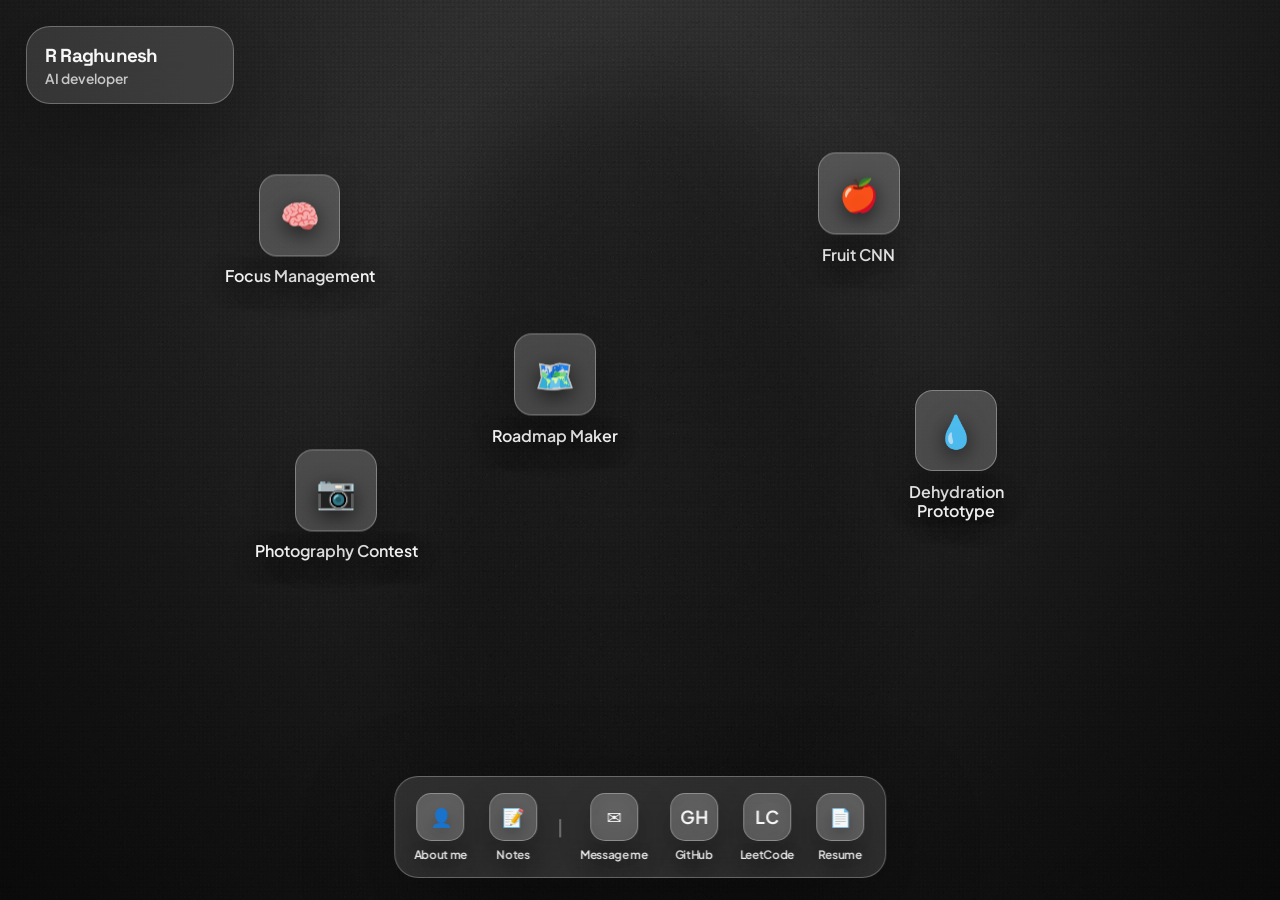
==== index.html @ da0d3958 "upgraded to mobile OS style" ====
<!doctype html>
<html lang="en">
<head>
  <meta charset="UTF-8" />
  <meta name="viewport" content="width=device-width, initial-scale=1.0" />
  <meta name="description" content="RS Raghu portfolio — glassmorphism project desktop." />
  <title>RS Raghu | Portfolio</title>

  <!-- Modern aesthetic font. Works online. Fallbacks are defined in CSS. -->
  <link rel="preconnect" href="https://fonts.googleapis.com">
  <link rel="preconnect" href="https://fonts.gstatic.com" crossorigin>
  <link href="https://fonts.googleapis.com/css2?family=Plus+Jakarta+Sans:wght@400;500;600;700;800&family=Space+Grotesk:wght@500;600;700&display=swap" rel="stylesheet">

  <link rel="stylesheet" href="CSS/style.css" />
  <script src="JS/app.js" defer></script>
</head>
<body>
  <main class="portfolio-shell" aria-label="RS Raghu portfolio">
    <div class="background" data-background aria-hidden="true"></div>
    <div class="grain" aria-hidden="true"></div>
    <div class="vignette" aria-hidden="true"></div>

    <aside class="identity-widget glass" aria-label="Portfolio identity">
      <strong>R Raghunesh</strong>
      <span>AI developer</span>
    </aside>

    <section class="project-space" aria-label="Projects" data-project-space></section>

    <nav class="bottom-dock glass" aria-label="Portfolio links">
      <button type="button" data-open-panel="about" data-dock-item="about">About me</button>
      <button type="button" data-open-panel="notes" data-dock-item="notes">Notes</button>
      <span class="dock-divider" aria-hidden="true">|</span>
      <a data-message-link data-dock-item="message" href="mailto:raghuneshram@gmail.com">Message me</a>
      <a data-github-link data-dock-item="github" href="https://github.com/rsraghu2528" target="_blank" rel="noreferrer">GitHub</a>
      <a data-leetcode-link data-dock-item="leetcode" href="#" target="_blank" rel="noreferrer">LeetCode</a>
      <a data-resume-link data-dock-item="resume" href="assets/resume/RS_Raghu_Resume.pdf" target="_blank" rel="noreferrer">Resume</a>
    </nav>

    <section class="panel-layer" aria-live="polite">
      <article class="glass panel" data-panel="project" aria-label="Project details">
        <button class="panel-close" type="button" data-close-panel aria-label="Close panel">×</button>
        <div class="panel-kicker" data-project-category></div>
        <div class="panel-heading-row">
          <div class="panel-project-icon" data-project-icon></div>
          <div>
            <h1 data-project-title></h1>
            <p data-project-subtitle></p>
          </div>
        </div>
        <p class="panel-description" data-project-description></p>
        <div class="tag-row" data-project-tags></div>
        <div class="panel-actions" data-project-actions></div>
      </article>

      <article class="glass panel text-panel" data-panel="about" aria-label="About me">
        <button class="panel-close" type="button" data-close-panel aria-label="Close panel">×</button>
        <p class="panel-kicker">About me</p>
        <h1>RS Raghu</h1>
        <p>I am a student developer focused on full-stack web development, machine learning, DSA, and practical product-building. I like building useful tools that improve focus, learning, and real-world decision-making.</p>
        <div class="info-grid">
          <span>Focus</span><strong>Web • ML • DSA • Product Projects</strong>
          <span>Email</span><strong><a href="mailto:raghuneshram@gmail.com">raghuneshram@gmail.com</a></strong>
          <span>Style</span><strong>Hands-on learning through projects</strong>
        </div>
      </article>

      <article class="glass panel text-panel" data-panel="notes" aria-label="Notes and experience">
        <button class="panel-close" type="button" data-close-panel aria-label="Close panel">×</button>
        <p class="panel-kicker">Notes / Experience / About</p>
        <h1>What I am building</h1>
        <div class="notes-list">
          <section>
            <h2>Focus Management System</h2>
            <p>A cross-device distraction blocking system concept with AI-based access reasoning.</p>
          </section>
          <section>
            <h2>Machine Learning Practice</h2>
            <p>Learning ML by building projects first, including image classification and preprocessing workflows.</p>
          </section>
          <section>
            <h2>Nature Club Leadership</h2>
            <p>Outreach Head and Photography Head, organizing weekly photography contests and community participation.</p>
          </section>
        </div>
      </article>
    </section>
  </main>
</body>
</html>
---- CSS/style.css ----
:root {
  --background-image: url('../assets/background.jpg');
  --text: rgba(255, 255, 255, 0.96);
  --text-soft: rgba(255, 255, 255, 0.72);
  --text-muted: rgba(255, 255, 255, 0.54);
  --glass-bg: rgba(255, 255, 255, 0.12);
  --glass-bg-strong: rgba(255, 255, 255, 0.18);
  --glass-border: rgba(255, 255, 255, 0.28);
  --shadow: 0 28px 90px rgba(0, 0, 0, 0.34);
  --radius-xl: 34px;
  --radius-lg: 24px;
  --radius-md: 18px;
  --font-main: 'Plus Jakarta Sans', Inter, ui-sans-serif, system-ui, -apple-system, BlinkMacSystemFont, 'Segoe UI', sans-serif;
  --font-display: 'Space Grotesk', 'Plus Jakarta Sans', Inter, sans-serif;
}

* {
  box-sizing: border-box;
}

html,
body {
  width: 100%;
  min-height: 100%;
  margin: 0;
}

body {
  overflow: hidden;
  color: var(--text);
  font-family: var(--font-main);
  background: #171717;
}

a,
button {
  color: inherit;
  font: inherit;
}

a {
  text-decoration: none;
}

button {
  border: 0;
  cursor: pointer;
}

:focus-visible {
  outline: 2px solid rgba(255, 255, 255, 0.82);
  outline-offset: 5px;
}

.portfolio-shell {
  position: relative;
  width: 100vw;
  height: 100vh;
  min-height: 640px;
  overflow: hidden;
  isolation: isolate;
}

.background {
  position: absolute;
  inset: 0;
  z-index: -4;
  background:
    linear-gradient(90deg, rgba(0, 0, 0, 0.34), rgba(0, 0, 0, 0.08) 48%, rgba(0, 0, 0, 0.36)),
    var(--background-image),
    radial-gradient(circle at 50% 28%, #777, #252525 68%);
  background-size: cover;
  background-position: center;
  filter: grayscale(1) contrast(1.04) brightness(0.78);
  transform: scale(1.02);
}

.grain {
  position: absolute;
  inset: 0;
  z-index: -3;
  pointer-events: none;
  opacity: 0.24;
  background-image:
    radial-gradient(circle at 20% 30%, rgba(255,255,255,0.35) 0 1px, transparent 1.4px),
    radial-gradient(circle at 70% 40%, rgba(0,0,0,0.35) 0 1px, transparent 1.5px);
  background-size: 4px 4px, 5px 5px;
  mix-blend-mode: overlay;
}

.vignette {
  position: absolute;
  inset: 0;
  z-index: -2;
  pointer-events: none;
  background:
    radial-gradient(circle at 50% 45%, transparent 0 38%, rgba(0,0,0,0.38) 100%),
    linear-gradient(to bottom, rgba(0,0,0,0.08), rgba(0,0,0,0.3));
}

.glass {
  border: 1px solid var(--glass-border);
  background: var(--glass-bg);
  box-shadow: var(--shadow);
  backdrop-filter: blur(22px) saturate(1.25);
  -webkit-backdrop-filter: blur(22px) saturate(1.25);
}

.identity-widget {
  position: absolute;
  top: 1.6rem;
  left: 1.6rem;
  z-index: 30;
  display: grid;
  gap: 0.18rem;
  min-width: 13rem;
  padding: 1rem 1.15rem;
  border-radius: 24px;
}

.identity-widget strong {
  font-family: var(--font-display);
  font-size: 1.18rem;
  font-weight: 700;
  letter-spacing: -0.04em;
}

.identity-widget span {
  color: var(--text-soft);
  font-size: 0.86rem;
  font-weight: 600;
}

.project-space {
  position: absolute;
  inset: 4rem 2rem 7rem;
  z-index: 5;
}

.project-app {
  position: absolute;
  left: var(--x);
  top: var(--y);
  display: grid;
  width: 11rem;
  justify-items: center;
  gap: 0.72rem;
  padding: 0.2rem;
  background: transparent;
  text-align: center;
  text-shadow: 0 6px 22px rgba(0, 0, 0, 0.68);
  transform: translate(-50%, -50%);
  transition: transform 180ms ease, filter 180ms ease;
  touch-action: none;
  user-select: none;
}

.project-app:hover,
.project-app:focus-visible {
  filter: brightness(1.08);
  transform: translate(-50%, -57%);
}

.project-app.is-dragging {
  cursor: grabbing;
  filter: brightness(1.12);
  transform: translate(-50%, -50%) scale(1.04);
  transition: none;
  z-index: 20;
}

.drag-hint {
  display: block;
  min-height: 0.86rem;
  margin-top: 0.22rem;
  color: rgba(255, 255, 255, 0.58);
  font-size: 0.68rem;
  font-weight: 650;
  opacity: 0;
  visibility: hidden;
  transform: translateY(-2px);
  transition: opacity 160ms ease, visibility 160ms ease, transform 160ms ease;
}

.project-app:hover .drag-hint,
.project-app:focus-visible .drag-hint,
.project-app.is-dragging .drag-hint {
  opacity: 1;
  visibility: visible;
  transform: translateY(0);
}

.project-icon {
  display: grid;
  width: 5.1rem;
  height: 5.1rem;
  place-items: center;
  overflow: hidden;
  border: 1px solid rgba(255, 255, 255, 0.3);
  border-radius: 18px;
  background: rgba(255,255,255,0.2);
  box-shadow: 0 20px 42px rgba(0, 0, 0, 0.28);
  backdrop-filter: blur(18px);
  -webkit-backdrop-filter: blur(18px);
  font-size: 2rem;
  font-weight: 700;
}

.project-icon img,
.panel-project-icon img {
  width: 100%;
  height: 100%;
  object-fit: cover;
}

.project-app strong {
  display: block;
  color: var(--text);
  font-size: 1rem;
  font-weight: 600;
  line-height: 1.18;
}

.bottom-dock {
  position: absolute;
  left: 50%;
  bottom: 1.35rem;
  z-index: 40;
  display: flex;
  align-items: center;
  gap: 0.35rem;
  max-width: calc(100vw - 2rem);
  padding: 0.6rem 0.72rem;
  border-radius: 24px;
}

.bottom-dock a,
.bottom-dock button {
  display: inline-grid;
  min-width: 4.15rem;
  min-height: 4.25rem;
  align-items: center;
  justify-items: center;
  gap: 0.35rem;
  padding: 0.38rem 0.45rem;
  border-radius: 18px;
  background: transparent;
  color: var(--text);
  font-size: 0.72rem;
  font-weight: 650;
  letter-spacing: -0.03em;
  white-space: nowrap;
  text-shadow: 0 5px 18px rgba(0,0,0,0.45);
  transition: background 160ms ease, transform 160ms ease, filter 160ms ease;
}

.dock-divider {
  display: inline-flex;
  min-height: 3.2rem;
  align-items: center;
  justify-content: center;
  padding-inline: 0.3rem;
  border-radius: 999px;
  background: transparent;
  color: rgba(255,255,255,0.38);
  font-size: 1.1rem;
  font-weight: 500;
}

.bottom-dock a:hover,
.bottom-dock button:hover,
.bottom-dock a:focus-visible,
.bottom-dock button:focus-visible {
  background: rgba(255,255,255,0.12);
  filter: brightness(1.08);
  transform: translateY(-5px);
}

.dock-icon {
  display: inline-grid;
  width: 3rem;
  height: 3rem;
  place-items: center;
  overflow: hidden;
  border: 1px solid rgba(255,255,255,0.3);
  border-radius: 15px;
  background: rgba(255,255,255,0.18);
  box-shadow: 0 14px 32px rgba(0, 0, 0, 0.26);
  backdrop-filter: blur(16px);
  -webkit-backdrop-filter: blur(16px);
  font-size: 1.12rem;
  line-height: 1;
}

.dock-icon img {
  width: 100%;
  height: 100%;
  object-fit: cover;
}


.panel-layer {
  position: absolute;
  inset: 0;
  z-index: 60;
  pointer-events: none;
}

.panel {
  position: absolute;
  left: 50%;
  top: 50%;
  display: none;
  width: min(42rem, calc(100vw - 2rem));
  max-height: calc(100vh - 8.5rem);
  overflow: auto;
  padding: 1.35rem;
  border-radius: var(--radius-xl);
  transform: translate(-50%, -50%);
  pointer-events: auto;
}

.panel.is-open {
  display: block;
  animation: panelIn 220ms ease both;
}

@keyframes panelIn {
  from {
    opacity: 0;
    transform: translate(-50%, -47%) scale(0.98);
  }
  to {
    opacity: 1;
    transform: translate(-50%, -50%) scale(1);
  }
}

.panel-close {
  position: sticky;
  top: 0;
  float: right;
  display: grid;
  width: 2.2rem;
  height: 2.2rem;
  place-items: center;
  border-radius: 50%;
  background: rgba(255, 255, 255, 0.16);
  color: var(--text);
  font-size: 1.45rem;
  line-height: 1;
}

.panel-kicker {
  margin: 0 0 0.8rem;
  color: var(--text-muted);
  font-size: 0.82rem;
  font-weight: 700;
  letter-spacing: 0.14em;
  text-transform: uppercase;
}

.panel-heading-row {
  display: grid;
  grid-template-columns: auto 1fr;
  gap: 1rem;
  align-items: center;
  margin-bottom: 1rem;
}

.panel-project-icon {
  display: grid;
  width: 4.5rem;
  height: 4.5rem;
  place-items: center;
  overflow: hidden;
  border-radius: 18px;
  background: rgba(255,255,255,0.18);
  font-size: 2rem;
}

.panel h1 {
  margin: 0;
  font-family: var(--font-display);
  font-size: clamp(2rem, 5vw, 3.55rem);
  line-height: 0.95;
  letter-spacing: -0.07em;
}

.panel h2 {
  margin: 0 0 0.35rem;
  font-size: 1.1rem;
}

.panel p {
  color: var(--text-soft);
  line-height: 1.65;
}

.panel-description {
  margin-top: 1.3rem;
  font-size: 1.03rem;
}

.tag-row,
.panel-actions {
  display: flex;
  flex-wrap: wrap;
  gap: 0.6rem;
  margin-top: 1rem;
}

.tag-row span,
.panel-actions a {
  border: 1px solid rgba(255,255,255,0.22);
  border-radius: 999px;
  background: rgba(255,255,255,0.1);
  padding: 0.62rem 0.82rem;
  color: var(--text);
  font-size: 0.88rem;
  font-weight: 600;
}

.panel-actions a:hover {
  background: rgba(255,255,255,0.18);
}

.info-grid {
  display: grid;
  grid-template-columns: 5rem 1fr;
  gap: 0.8rem 1rem;
  margin-top: 1.2rem;
  padding-top: 1.2rem;
  border-top: 1px solid rgba(255,255,255,0.18);
}

.info-grid span {
  color: var(--text-muted);
  font-weight: 600;
}

.info-grid strong {
  color: var(--text);
  font-weight: 600;
}

.notes-list {
  display: grid;
  gap: 0.85rem;
  margin-top: 1rem;
}

.notes-list section {
  border: 1px solid rgba(255,255,255,0.18);
  border-radius: var(--radius-lg);
  background: rgba(255,255,255,0.08);
  padding: 1rem;
}

.notes-list p {
  margin-bottom: 0;
}

@media (max-width: 860px) {
  body {
    overflow: auto;
  }

  .portfolio-shell {
    min-height: 100svh;
    height: auto;
    overflow: hidden;
  }

  .identity-widget {
    top: 1rem;
    left: 1rem;
    min-width: 11rem;
    padding: 0.82rem 0.95rem;
    border-radius: 20px;
  }

  .project-space {
    position: relative;
    inset: auto;
    display: grid;
    grid-template-columns: repeat(2, minmax(0, 1fr));
    gap: 1.2rem 0.4rem;
    min-height: calc(100svh - 7rem);
    padding: 7rem 1rem 7rem;
  }

  .project-app {
    position: static;
    width: auto;
    transform: none;
  }

  .project-app:hover,
  .project-app:focus-visible {
    transform: translateY(-4px);
  }

  .bottom-dock {
    position: fixed;
    right: 0.75rem;
    left: 0.75rem;
    bottom: 0.75rem;
    justify-content: center;
    flex-wrap: wrap;
    transform: none;
  }

  .bottom-dock a,
  .bottom-dock button {
    min-width: 3.45rem;
    min-height: 3.75rem;
    padding: 0.25rem 0.32rem;
    font-size: 0.66rem;
  }

  .dock-divider {
    min-height: 2.8rem;
    padding-inline: 0.12rem;
  }

  .dock-icon {
    width: 2.45rem;
    height: 2.45rem;
    border-radius: 13px;
    font-size: 0.98rem;
  }

  .panel {
    position: fixed;
    max-height: calc(100svh - 7rem);
    padding: 1.1rem;
  }
}

@media (min-width: 861px) {
  .bottom-dock {
    transform: translateX(-50%);
  }
}

@media (max-width: 460px) {
  .project-space {
    grid-template-columns: 1fr;
  }

  .project-icon {
    width: 4.6rem;
    height: 4.6rem;
  }

  .panel-heading-row,
  .info-grid {
    grid-template-columns: 1fr;
  }
}

@media (prefers-reduced-motion: reduce) {
  *, *::before, *::after {
    animation-duration: 0.01ms !important;
    animation-iteration-count: 1 !important;
    scroll-behavior: auto !important;
    transition-duration: 0.01ms !important;
  }
}
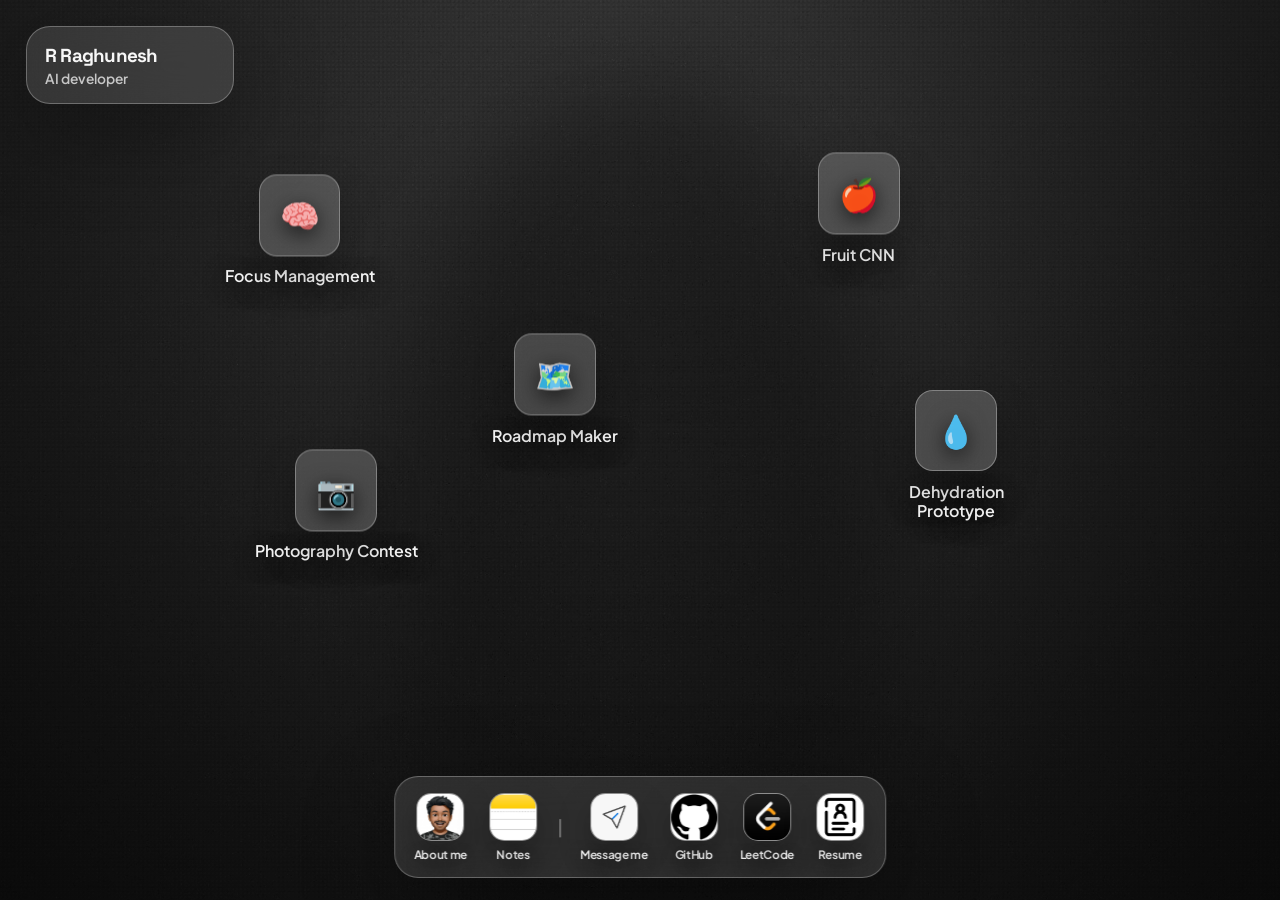
==== commit fad670c2: "icons to image" ====
--- a/index.html
+++ b/index.html
@@ -15,7 +15,7 @@
   <script src="JS/app.js" defer></script>
 </head>
 <body>
-  <main class="portfolio-shell" aria-label="RS Raghu portfolio">
+  <main class="portfolio-shell" aria-label="R Raghunesh">
     <div class="background" data-background aria-hidden="true"></div>
     <div class="grain" aria-hidden="true"></div>
     <div class="vignette" aria-hidden="true"></div>
@@ -56,7 +56,7 @@
       <article class="glass panel text-panel" data-panel="about" aria-label="About me">
         <button class="panel-close" type="button" data-close-panel aria-label="Close panel">×</button>
         <p class="panel-kicker">About me</p>
-        <h1>RS Raghu</h1>
+        <h1>R Raghunesh</h1>
         <p>I am a student developer focused on full-stack web development, machine learning, DSA, and practical product-building. I like building useful tools that improve focus, learning, and real-world decision-making.</p>
         <div class="info-grid">
           <span>Focus</span><strong>Web • ML • DSA • Product Projects</strong>
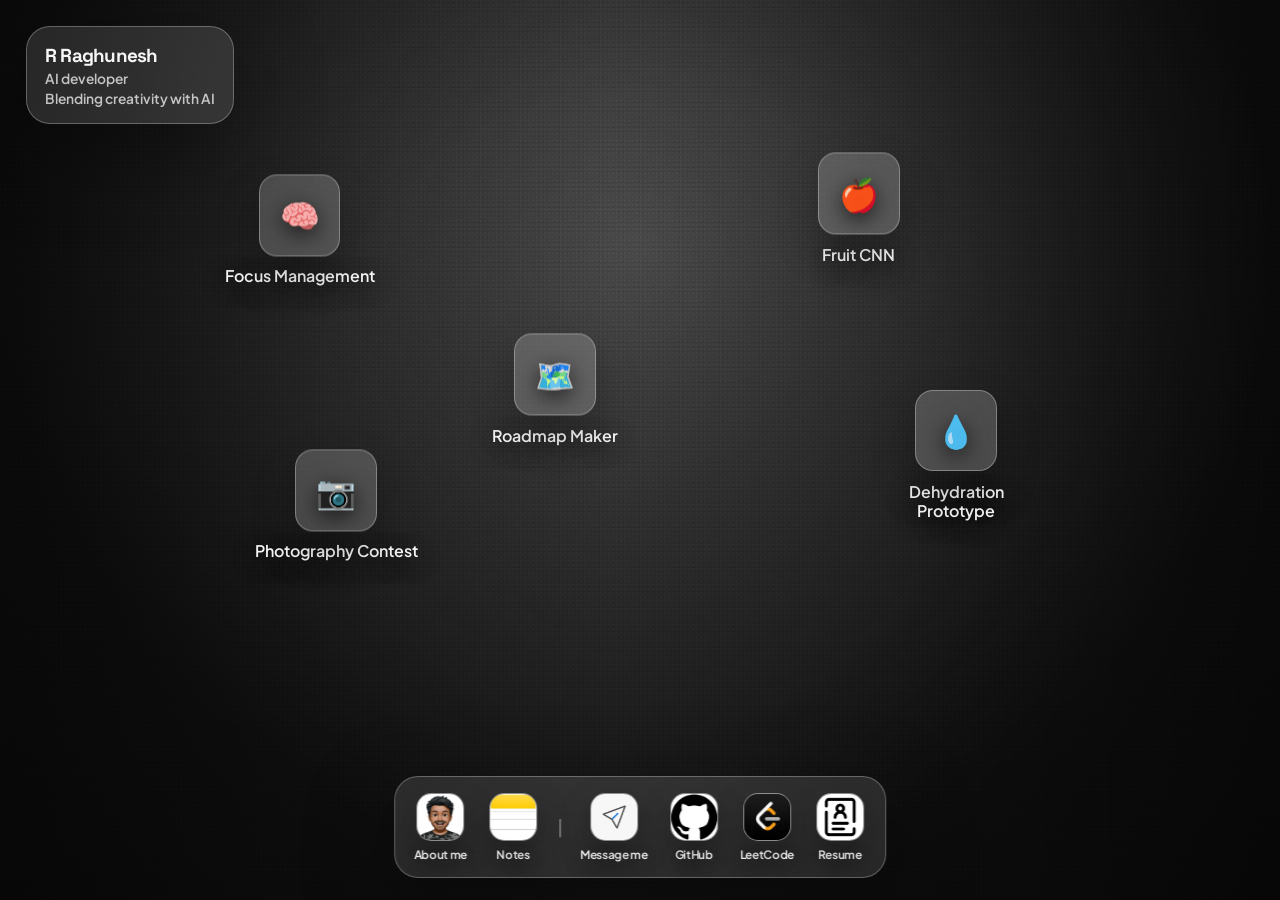
==== commit 1111159e: "GITHUB link" ====
--- a/index.html
+++ b/index.html
@@ -3,88 +3,160 @@
 <head>
   <meta charset="UTF-8" />
   <meta name="viewport" content="width=device-width, initial-scale=1.0" />
-  <meta name="description" content="RS Raghu portfolio — glassmorphism project desktop." />
-  <title>RS Raghu | Portfolio</title>
+  <meta name="description" content="R Raghunesh portfolio." />
+  <title>R Raghunesh | AI Developer Portfolio</title>
 
-  <!-- Modern aesthetic font. Works online. Fallbacks are defined in CSS. -->
+  <!-- Modern aesthetic fonts. Works online. Fallbacks are defined in CSS. -->
   <link rel="preconnect" href="https://fonts.googleapis.com">
   <link rel="preconnect" href="https://fonts.gstatic.com" crossorigin>
-  <link href="https://fonts.googleapis.com/css2?family=Plus+Jakarta+Sans:wght@400;500;600;700;800&family=Space+Grotesk:wght@500;600;700&display=swap" rel="stylesheet">
+  <link
+    href="https://fonts.googleapis.com/css2?family=Plus+Jakarta+Sans:wght@400;500;600;700;800&family=Space+Grotesk:wght@500;600;700&display=swap"
+    rel="stylesheet"
+  >
 
   <link rel="stylesheet" href="CSS/style.css" />
   <script src="JS/app.js" defer></script>
 </head>
+
 <body>
-  <main class="portfolio-shell" aria-label="R Raghunesh">
+  <main class="portfolio-shell" aria-label="R Raghunesh portfolio">
+    <!-- Change background from JS/app.js using portfolioConfig.backgroundImage -->
     <div class="background" data-background aria-hidden="true"></div>
     <div class="grain" aria-hidden="true"></div>
     <div class="vignette" aria-hidden="true"></div>
 
+    <!-- Top-left identity widget -->
     <aside class="identity-widget glass" aria-label="Portfolio identity">
       <strong>R Raghunesh</strong>
       <span>AI developer</span>
+      <span>Blending creativity  with AI</span>
     </aside>
 
+    <!-- Project apps are rendered from JS/app.js -->
     <section class="project-space" aria-label="Projects" data-project-space></section>
 
+    <!-- Bottom dock / bottom stack -->
     <nav class="bottom-dock glass" aria-label="Portfolio links">
-      <button type="button" data-open-panel="about" data-dock-item="about">About me</button>
-      <button type="button" data-open-panel="notes" data-dock-item="notes">Notes</button>
+      <button type="button" data-open-panel="about" data-dock-item="about">
+        About me
+      </button>
+
+      <button type="button" data-open-panel="notes" data-dock-item="notes">
+        Notes
+      </button>
+
       <span class="dock-divider" aria-hidden="true">|</span>
-      <a data-message-link data-dock-item="message" href="mailto:raghuneshram@gmail.com">Message me</a>
-      <a data-github-link data-dock-item="github" href="https://github.com/rsraghu2528" target="_blank" rel="noreferrer">GitHub</a>
-      <a data-leetcode-link data-dock-item="leetcode" href="#" target="_blank" rel="noreferrer">LeetCode</a>
-      <a data-resume-link data-dock-item="resume" href="assets/resume/RS_Raghu_Resume.pdf" target="_blank" rel="noreferrer">Resume</a>
+
+      <a data-message-link data-dock-item="message" href="mailto:raghuneshram@gmail.com">
+        Message me
+      </a>
+
+      <a data-github-link data-dock-item="github" href="https://github.com/rsraghu2528" target="_blank" rel="noreferrer">
+        GitHub
+      </a>
+
+      <a data-leetcode-link data-dock-item="leetcode" href="#" target="_blank" rel="noreferrer">
+        LeetCode
+      </a>
+
+      <a data-resume-link data-dock-item="resume" href="assets/resume/RS_Raghu_Resume.pdf" target="_blank" rel="noreferrer">
+        Resume
+      </a>
     </nav>
 
+    <!-- Panels -->
     <section class="panel-layer" aria-live="polite">
+      <!-- Project detail panel. Content is filled by JS/app.js -->
       <article class="glass panel" data-panel="project" aria-label="Project details">
-        <button class="panel-close" type="button" data-close-panel aria-label="Close panel">×</button>
-        <div class="panel-kicker" data-project-category></div>
+        <button class="panel-close" type="button" data-close-panel aria-label="Close panel">
+          ×
+        </button>
+
+        <p class="panel-kicker" data-project-category></p>
+
         <div class="panel-heading-row">
           <div class="panel-project-icon" data-project-icon></div>
+
           <div>
             <h1 data-project-title></h1>
             <p data-project-subtitle></p>
           </div>
         </div>
+
         <p class="panel-description" data-project-description></p>
+
         <div class="tag-row" data-project-tags></div>
+
+        <!-- GitHub, case study, demo, notes links are rendered here from JS/app.js -->
         <div class="panel-actions" data-project-actions></div>
       </article>
 
+      <!-- About panel -->
       <article class="glass panel text-panel" data-panel="about" aria-label="About me">
-        <button class="panel-close" type="button" data-close-panel aria-label="Close panel">×</button>
+        <button class="panel-close" type="button" data-close-panel aria-label="Close panel">
+          ×
+        </button>
+
         <p class="panel-kicker">About me</p>
+
         <h1>R Raghunesh</h1>
-        <p>I am a student developer focused on full-stack web development, machine learning, DSA, and practical product-building. I like building useful tools that improve focus, learning, and real-world decision-making.</p>
+
+        <p>
+          I am a student developer focused on full-stack web development, machine learning,
+          DSA, and practical product-building. I like building useful tools that improve
+          focus, learning, and real-world decision-making.
+        </p>
+
         <div class="info-grid">
-          <span>Focus</span><strong>Web • ML • DSA • Product Projects</strong>
-          <span>Email</span><strong><a href="mailto:raghuneshram@gmail.com">raghuneshram@gmail.com</a></strong>
-          <span>Style</span><strong>Hands-on learning through projects</strong>
+          <span>Focus</span>
+          <strong>Web • ML • DSA • Product Projects</strong>
+
+          <span>Email</span>
+          <strong>
+            <a href="mailto:raghuneshram@gmail.com">raghuneshram@gmail.com</a>
+          </strong>
+
+          <span>Style</span>
+          <strong>Hands-on learning through projects</strong>
         </div>
       </article>
 
+      <!-- Notes / experience panel -->
       <article class="glass panel text-panel" data-panel="notes" aria-label="Notes and experience">
-        <button class="panel-close" type="button" data-close-panel aria-label="Close panel">×</button>
+        <button class="panel-close" type="button" data-close-panel aria-label="Close panel">
+          ×
+        </button>
+
         <p class="panel-kicker">Notes / Experience / About</p>
+
         <h1>What I am building</h1>
+
         <div class="notes-list">
           <section>
             <h2>Focus Management System</h2>
-            <p>A cross-device distraction blocking system concept with AI-based access reasoning.</p>
+            <p>
+              A cross-device distraction blocking system concept with AI-based access reasoning.
+            </p>
           </section>
+
           <section>
             <h2>Machine Learning Practice</h2>
-            <p>Learning ML by building projects first, including image classification and preprocessing workflows.</p>
+            <p>
+              Learning ML by building projects first, including image classification and
+              preprocessing workflows.
+            </p>
           </section>
+
           <section>
             <h2>Nature Club Leadership</h2>
-            <p>Outreach Head and Photography Head, organizing weekly photography contests and community participation.</p>
+            <p>
+              Outreach Head and Photography Head, organizing weekly photography contests and
+              community participation.
+            </p>
           </section>
         </div>
       </article>
     </section>
   </main>
 </body>
-</html>
+</html>
--- a/CSS/style.css
+++ b/CSS/style.css
@@ -298,7 +298,6 @@
   object-fit: cover;
 }
 
-
 .panel-layer {
   position: absolute;
   inset: 0;
@@ -340,15 +339,23 @@
   position: sticky;
   top: 0;
   float: right;
-  display: grid;
+  display: inline-flex;
   width: 2.2rem;
   height: 2.2rem;
-  place-items: center;
+  align-items: center;
+  justify-content: center;
+  padding: 0;
   border-radius: 50%;
   background: rgba(255, 255, 255, 0.16);
   color: var(--text);
-  font-size: 1.45rem;
+  font-size: 1.35rem;
+  font-weight: 500;
   line-height: 1;
+}
+
+.panel-close:hover,
+.panel-close:focus-visible {
+  background: rgba(255, 255, 255, 0.24);
 }
 
 .panel-kicker {
@@ -568,3 +575,43 @@
     transition-duration: 0.01ms !important;
   }
 }
+
+[data-project-subtitle] {
+  display: flex;
+  flex-wrap: wrap;
+  align-items: center;
+  gap: 0.55rem;
+  margin: 0.35rem 0 0;
+}
+
+.project-subtitle-link {
+  display: inline-flex;
+  align-items: center;
+  border: 1px solid rgba(96, 165, 250, 0.5);
+  border-radius: 999px;
+  background: rgba(59, 130, 246, 0.16);
+  box-shadow:
+    0 0 18px rgba(59, 130, 246, 0.22),
+    inset 0 1px 0 rgba(255, 255, 255, 0.18);
+  padding: 0.32rem 0.62rem;
+  color: #93c5fd;
+  font-size: 0.78rem;
+  font-weight: 800;
+  line-height: 1;
+  letter-spacing: -0.02em;
+}
+
+.project-subtitle-link:hover,
+.project-subtitle-link:focus-visible {
+  border-color: rgba(147, 197, 253, 0.8);
+  background: rgba(59, 130, 246, 0.26);
+  color: #dbeafe;
+  box-shadow:
+    0 0 24px rgba(59, 130, 246, 0.38),
+    inset 0 1px 0 rgba(255, 255, 255, 0.22);
+}
+
+.project-subtitle-link:hover,
+.project-subtitle-link:focus-visible {
+  background: rgba(255,255,255,0.2);
+}
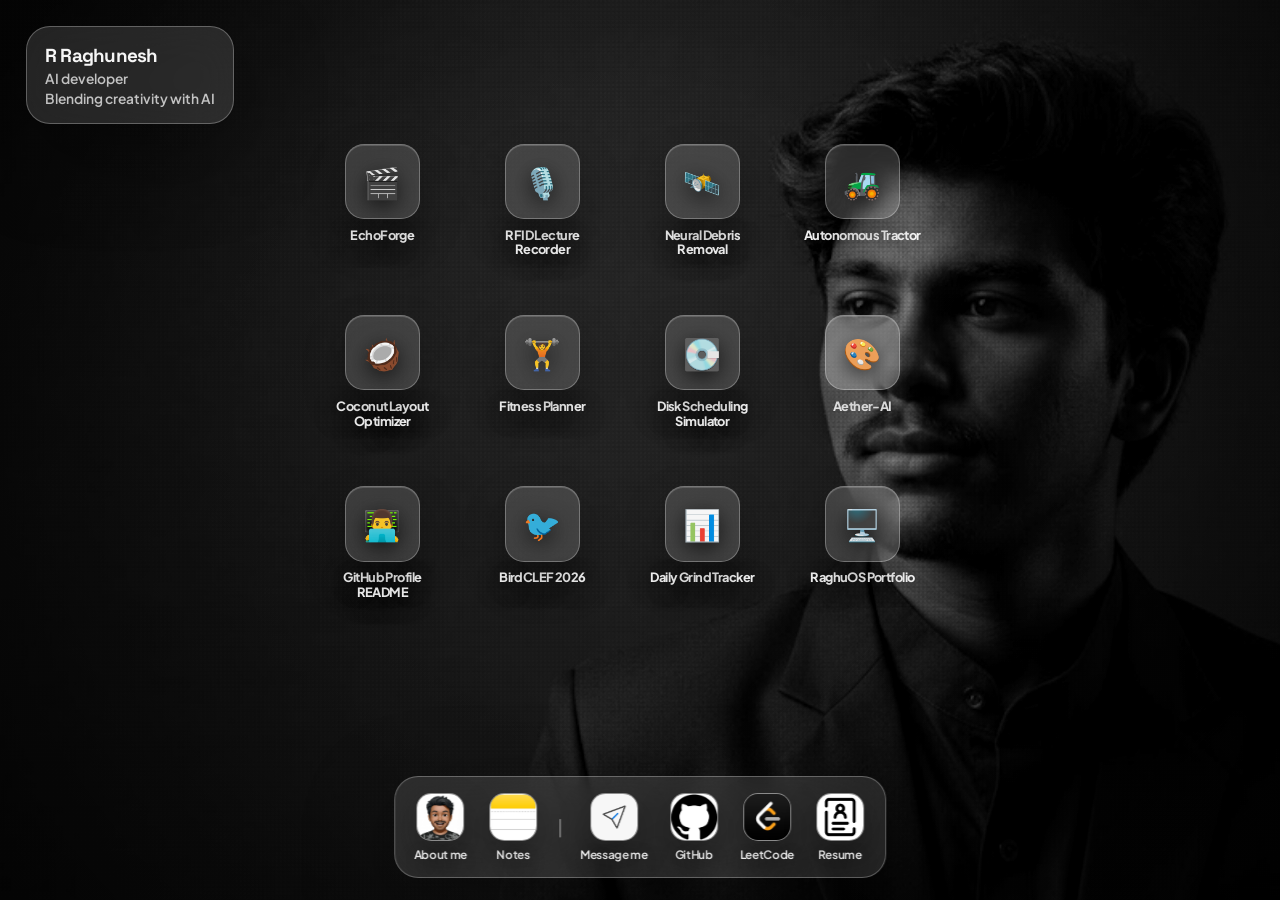
==== commit 63f9bbe3: "added resume and changes structure" ====
--- a/index.html
+++ b/index.html
@@ -92,70 +92,156 @@
       </article>
 
       <!-- About panel -->
-      <article class="glass panel text-panel" data-panel="about" aria-label="About me">
-        <button class="panel-close" type="button" data-close-panel aria-label="Close panel">
-          ×
-        </button>
-
-        <p class="panel-kicker">About me</p>
-
-        <h1>R Raghunesh</h1>
-
-        <p>
-          I am a student developer focused on full-stack web development, machine learning,
-          DSA, and practical product-building. I like building useful tools that improve
-          focus, learning, and real-world decision-making.
-        </p>
-
-        <div class="info-grid">
-          <span>Focus</span>
-          <strong>Web • ML • DSA • Product Projects</strong>
-
-          <span>Email</span>
+      <article class="glass panel about-panel" data-panel="about" aria-label="About me">
+  <button class="panel-close" type="button" data-close-panel aria-label="Close panel">
+    ×
+  </button>
+
+  <div class="about-card">
+    <div class="about-top">
+      <img
+        class="about-photo"
+        src="assets/profile.jpeg"
+        alt="R Raghunesh profile photo"
+      />
+
+      <div class="about-details">
+        <div class="about-row">
+          <span>NAME</span>
+          <strong>R Raghunesh</strong>
+        </div>
+
+        <div class="about-row">
+          <span>POSITION</span>
+          <strong>AI Developer</strong>
+        </div>
+
+        <div class="about-row">
+          <span>MAIL</span>
           <strong>
             <a href="mailto:raghuneshram@gmail.com">raghuneshram@gmail.com</a>
           </strong>
-
-          <span>Style</span>
-          <strong>Hands-on learning through projects</strong>
-        </div>
+        </div>
+      </div>
+    </div>
+
+    <div class="about-bio">
+      <p>
+        I'm R Raghunesh, an AI developer and student builder focused on creating
+        practical projects across artificial intelligence, automation, full-stack
+        development, and product-focused tools.
+      </p>
+
+      <p>
+        I build systems that combine creativity with AI — from automation pipelines
+        and machine learning simulations to productivity dashboards, IoT recording
+        systems, and interactive web experiences.
+      </p>
+
+      <p>
+        My current focus is strengthening my skills in machine learning, full-stack
+        engineering, DSA, and building portfolio-level projects that solve real-world
+        problems.
+      </p>
+    </div>
+  </div>
+</article>
+
+      <!-- Notes / experience panel -->
+      <article class="glass panel notes-panel" data-panel="notes" aria-label="Notes and experience">
+  <button class="panel-close" type="button" data-close-panel aria-label="Close panel">
+    ×
+  </button>
+
+  <div class="notes-layout">
+    <aside class="notes-sidebar" aria-label="Notes navigation">
+      <button class="notes-tab is-active" type="button" data-note-tab="experience">
+        <strong>Experience</strong>
+        <span>Leadership, projects, and technical work</span>
+      </button>
+
+      <button class="notes-tab" type="button" data-note-tab="about">
+        <strong>About</strong>
+        <span>Who I am and what I’m building</span>
+      </button>
+    </aside>
+
+    <section class="notes-content">
+      <article class="note-page is-active" data-note-page="experience">
+        <h1>Experience</h1>
+
+        <p>
+          AI Developer and student builder focused on creating practical systems
+          across artificial intelligence, automation, full-stack development, IoT,
+          and productivity tools.
+        </p>
+
+        <h2>AI Automation and Media Engineering</h2>
+        <ul>
+          <li>Built EchoForge, an AI lyric-video automation pipeline controlled through Telegram.</li>
+          <li>Worked with audio processing, lyric alignment, preview approval, and YouTube publishing flows.</li>
+          <li>Used tools such as Python, Whisper, Demucs, ffmpeg, Remotion, React, and Node.js.</li>
+        </ul>
+
+        <h2>Robotics and Simulation</h2>
+        <ul>
+          <li>Developed an autonomous tractor simulation for agricultural path navigation.</li>
+          <li>Explored Ackermann steering, Pure Pursuit control, imitation learning, and SAC reinforcement learning.</li>
+          <li>Built live simulation and visualization workflows using Python, Pygame, PyTorch, and Gymnasium.</li>
+        </ul>
+
+        <h2>Full-Stack and Productivity Tools</h2>
+        <ul>
+          <li>Built Daily Grind Tracker, a personal productivity dashboard for study, fitness, hydration, sleep, and focus tracking.</li>
+          <li>Created a full-stack fitness planner with authentication, workout logs, meal logs, goals, and PostgreSQL-backed tracking.</li>
+          <li>Designed RaghuOS Portfolio, an interactive glassmorphism portfolio with project apps, dock shortcuts, and detail panels.</li>
+        </ul>
+
+        <h2>IoT and AI Systems</h2>
+        <ul>
+          <li>Built an RFID Lecture Recorder system using ESP32, Flask, Whisper, and Gemini.</li>
+          <li>Created a workflow where authorized RFID cards start and stop lecture recording.</li>
+          <li>Integrated transcription and AI summarization for recorded sessions.</li>
+        </ul>
+
+        <h2>Leadership and Community</h2>
+        <ul>
+          <li>Served as Outreach Head and Photography Head for the nature club.</li>
+          <li>Organized weekly photography contests with themes, submissions, rules, shoutouts, and winner tracking.</li>
+          <li>Built communication, coordination, and community engagement experience through club responsibilities.</li>
+        </ul>
       </article>
 
-      <!-- Notes / experience panel -->
-      <article class="glass panel text-panel" data-panel="notes" aria-label="Notes and experience">
-        <button class="panel-close" type="button" data-close-panel aria-label="Close panel">
-          ×
-        </button>
-
-        <p class="panel-kicker">Notes / Experience / About</p>
-
-        <h1>What I am building</h1>
-
-        <div class="notes-list">
-          <section>
-            <h2>Focus Management System</h2>
-            <p>
-              A cross-device distraction blocking system concept with AI-based access reasoning.
-            </p>
-          </section>
-
-          <section>
-            <h2>Machine Learning Practice</h2>
-            <p>
-              Learning ML by building projects first, including image classification and
-              preprocessing workflows.
-            </p>
-          </section>
-
-          <section>
-            <h2>Nature Club Leadership</h2>
-            <p>
-              Outreach Head and Photography Head, organizing weekly photography contests and
-              community participation.
-            </p>
-          </section>
-        </div>
+      <article class="note-page" data-note-page="about">
+        <h1>About</h1>
+
+        <p>
+          I’m R Raghunesh, an AI developer and student builder focused on creating
+          useful projects that combine artificial intelligence, automation, web
+          development, and product thinking.
+        </p>
+
+        <p>
+          I like building systems that solve practical problems. My projects include
+          AI automation pipelines, machine learning simulations, productivity dashboards,
+          IoT recording systems, full-stack platforms, and interactive portfolio experiences.
+        </p>
+
+        <p>
+          My current focus is improving in machine learning, full-stack development,
+          DSA, and real-world project building. I prefer learning by building first,
+          then strengthening the theory behind what I build.
+        </p>
+
+        <p>
+          I am especially interested in AI tools, developer productivity, automation,
+          computer vision, web applications, and products that help people focus,
+          learn, and work better.
+        </p>
       </article>
+    </section>
+  </div>
+</article>
     </section>
   </main>
 </body>
--- a/CSS/style.css
+++ b/CSS/style.css
@@ -71,6 +71,7 @@
     radial-gradient(circle at 50% 28%, #777, #252525 68%);
   background-size: cover;
   background-position: center;
+  background-repeat: no-repeat;
   filter: grayscale(1) contrast(1.04) brightness(0.78);
   transform: scale(1.02);
 }
@@ -131,25 +132,34 @@
   font-weight: 600;
 }
 
+/* Desktop project grid */
 .project-space {
   position: absolute;
-  inset: 4rem 2rem 7rem;
+  top: 9rem;
+  left: 20rem;
   z-index: 5;
+  display: grid;
+  grid-template-columns: repeat(4, 7.8rem);
+  grid-auto-rows: 8.8rem;
+  gap: 1.9rem 2.2rem;
+  width: max-content;
+  height: auto;
+  align-items: start;
+  justify-items: center;
 }
 
 .project-app {
-  position: absolute;
-  left: var(--x);
-  top: var(--y);
-  display: grid;
-  width: 11rem;
+  position: static;
+  display: grid;
+  width: 7.8rem;
   justify-items: center;
-  gap: 0.72rem;
-  padding: 0.2rem;
+  align-content: start;
+  gap: 0.55rem;
+  padding: 0;
   background: transparent;
   text-align: center;
   text-shadow: 0 6px 22px rgba(0, 0, 0, 0.68);
-  transform: translate(-50%, -50%);
+  transform: none;
   transition: transform 180ms ease, filter 180ms ease;
   touch-action: none;
   user-select: none;
@@ -158,13 +168,13 @@
 .project-app:hover,
 .project-app:focus-visible {
   filter: brightness(1.08);
-  transform: translate(-50%, -57%);
+  transform: translateY(-5px);
 }
 
 .project-app.is-dragging {
   cursor: grabbing;
   filter: brightness(1.12);
-  transform: translate(-50%, -50%) scale(1.04);
+  transform: scale(1.04);
   transition: none;
   z-index: 20;
 }
@@ -192,17 +202,19 @@
 
 .project-icon {
   display: grid;
-  width: 5.1rem;
-  height: 5.1rem;
+  width: 4.7rem;
+  height: 4.7rem;
   place-items: center;
   overflow: hidden;
-  border: 1px solid rgba(255, 255, 255, 0.3);
-  border-radius: 18px;
-  background: rgba(255,255,255,0.2);
-  box-shadow: 0 20px 42px rgba(0, 0, 0, 0.28);
+  border: 1px solid rgba(255, 255, 255, 0.28);
+  border-radius: 19px;
+  background: rgba(255,255,255,0.16);
+  box-shadow:
+    0 20px 42px rgba(0, 0, 0, 0.28),
+    inset 0 1px 0 rgba(255,255,255,0.16);
   backdrop-filter: blur(18px);
   -webkit-backdrop-filter: blur(18px);
-  font-size: 2rem;
+  font-size: 1.9rem;
   font-weight: 700;
 }
 
@@ -215,12 +227,18 @@
 
 .project-app strong {
   display: block;
+  width: 7.8rem;
+  min-height: 2.1rem;
   color: var(--text);
-  font-size: 1rem;
-  font-weight: 600;
-  line-height: 1.18;
-}
-
+  font-size: 0.8rem;
+  font-weight: 750;
+  line-height: 1.12;
+  letter-spacing: -0.045em;
+  text-align: center;
+  overflow-wrap: break-word;
+}
+
+/* Bottom dock */
 .bottom-dock {
   position: absolute;
   left: 50%;
@@ -254,6 +272,15 @@
   transition: background 160ms ease, transform 160ms ease, filter 160ms ease;
 }
 
+.bottom-dock a:hover,
+.bottom-dock button:hover,
+.bottom-dock a:focus-visible,
+.bottom-dock button:focus-visible {
+  background: rgba(255,255,255,0.12);
+  filter: brightness(1.08);
+  transform: translateY(-5px);
+}
+
 .dock-divider {
   display: inline-flex;
   min-height: 3.2rem;
@@ -265,15 +292,6 @@
   color: rgba(255,255,255,0.38);
   font-size: 1.1rem;
   font-weight: 500;
-}
-
-.bottom-dock a:hover,
-.bottom-dock button:hover,
-.bottom-dock a:focus-visible,
-.bottom-dock button:focus-visible {
-  background: rgba(255,255,255,0.12);
-  filter: brightness(1.08);
-  transform: translateY(-5px);
 }
 
 .dock-icon {
@@ -298,6 +316,7 @@
   object-fit: cover;
 }
 
+/* Panels */
 .panel-layer {
   position: absolute;
   inset: 0;
@@ -468,114 +487,7 @@
   margin-bottom: 0;
 }
 
-@media (max-width: 860px) {
-  body {
-    overflow: auto;
-  }
-
-  .portfolio-shell {
-    min-height: 100svh;
-    height: auto;
-    overflow: hidden;
-  }
-
-  .identity-widget {
-    top: 1rem;
-    left: 1rem;
-    min-width: 11rem;
-    padding: 0.82rem 0.95rem;
-    border-radius: 20px;
-  }
-
-  .project-space {
-    position: relative;
-    inset: auto;
-    display: grid;
-    grid-template-columns: repeat(2, minmax(0, 1fr));
-    gap: 1.2rem 0.4rem;
-    min-height: calc(100svh - 7rem);
-    padding: 7rem 1rem 7rem;
-  }
-
-  .project-app {
-    position: static;
-    width: auto;
-    transform: none;
-  }
-
-  .project-app:hover,
-  .project-app:focus-visible {
-    transform: translateY(-4px);
-  }
-
-  .bottom-dock {
-    position: fixed;
-    right: 0.75rem;
-    left: 0.75rem;
-    bottom: 0.75rem;
-    justify-content: center;
-    flex-wrap: wrap;
-    transform: none;
-  }
-
-  .bottom-dock a,
-  .bottom-dock button {
-    min-width: 3.45rem;
-    min-height: 3.75rem;
-    padding: 0.25rem 0.32rem;
-    font-size: 0.66rem;
-  }
-
-  .dock-divider {
-    min-height: 2.8rem;
-    padding-inline: 0.12rem;
-  }
-
-  .dock-icon {
-    width: 2.45rem;
-    height: 2.45rem;
-    border-radius: 13px;
-    font-size: 0.98rem;
-  }
-
-  .panel {
-    position: fixed;
-    max-height: calc(100svh - 7rem);
-    padding: 1.1rem;
-  }
-}
-
-@media (min-width: 861px) {
-  .bottom-dock {
-    transform: translateX(-50%);
-  }
-}
-
-@media (max-width: 460px) {
-  .project-space {
-    grid-template-columns: 1fr;
-  }
-
-  .project-icon {
-    width: 4.6rem;
-    height: 4.6rem;
-  }
-
-  .panel-heading-row,
-  .info-grid {
-    grid-template-columns: 1fr;
-  }
-}
-
-@media (prefers-reduced-motion: reduce) {
-  *, *::before, *::after {
-    animation-duration: 0.01ms !important;
-    animation-iteration-count: 1 !important;
-    scroll-behavior: auto !important;
-    transition-duration: 0.01ms !important;
-  }
-}
-
+/* GitHub link beside project subtitle */
 [data-project-subtitle] {
   display: flex;
   flex-wrap: wrap;
@@ -611,7 +523,500 @@
     inset 0 1px 0 rgba(255, 255, 255, 0.22);
 }
 
-.project-subtitle-link:hover,
-.project-subtitle-link:focus-visible {
-  background: rgba(255,255,255,0.2);
+/* About panel - white card style */
+.about-panel {
+  width: min(43rem, calc(100vw - 2rem));
+  padding: 1rem;
+}
+
+.about-panel.glass {
+  background: rgba(255, 255, 255, 0.96);
+  border: 1px solid rgba(255, 255, 255, 0.72);
+  box-shadow: 0 28px 90px rgba(0, 0, 0, 0.34);
+  backdrop-filter: blur(28px) saturate(1.15);
+  -webkit-backdrop-filter: blur(28px) saturate(1.15);
+}
+
+.about-panel .panel-close {
+  background: rgba(0, 0, 0, 0.08);
+  color: #111;
+}
+
+.about-panel .panel-close:hover,
+.about-panel .panel-close:focus-visible {
+  background: rgba(0, 0, 0, 0.14);
+}
+
+.about-card {
+  display: grid;
+  gap: 1rem;
+  color: #191919;
+}
+
+.about-top {
+  display: grid;
+  grid-template-columns: 8rem 1fr;
+  gap: 1.5rem;
+  align-items: center;
+}
+
+.about-photo {
+  width: 8rem;
+  height: 10.5rem;
+  border-radius: 0.7rem;
+  object-fit: cover;
+  filter: grayscale(1);
+  box-shadow: 0 18px 45px rgba(0, 0, 0, 0.24);
+}
+
+.about-details {
+  display: grid;
+  gap: 0.3rem;
+}
+
+.about-row {
+  display: grid;
+  grid-template-columns: 5.2rem 1fr;
+  align-items: baseline;
+  gap: 0.75rem;
+  border-bottom: 1px solid rgba(20, 20, 20, 0.14);
+  padding: 0.42rem 0;
+}
+
+.about-row span {
+  font-family: ui-monospace, SFMono-Regular, Menlo, Monaco, Consolas, "Liberation Mono", monospace;
+  color: #111;
+  font-size: 0.9rem;
+  font-weight: 700;
+  letter-spacing: -0.04em;
+}
+
+.about-row strong {
+  color: rgba(20, 20, 20, 0.48);
+  font-size: 0.98rem;
+  font-weight: 650;
+  letter-spacing: -0.04em;
+}
+
+.about-row a {
+  color: #0a84ff;
+}
+
+.about-bio {
+  border-radius: 0.45rem;
+  background: #e9e9e9;
+  padding: 1.15rem 1.25rem;
+}
+
+.about-bio p {
+  margin: 0;
+  color: #151515;
+  font-size: 1rem;
+  font-weight: 550;
+  line-height: 1.42;
+  letter-spacing: -0.035em;
+}
+
+.about-bio p + p {
+  margin-top: 1.15rem;
+}
+
+@media (min-width: 861px) {
+  .bottom-dock {
+    transform: translateX(-50%);
+  }
+}
+/* Notes panel - document reader style */
+.notes-panel {
+  width: min(58rem, calc(100vw - 2rem));
+  height: min(36rem, calc(100vh - 6rem));
+  padding: 0;
+  overflow: hidden;
+}
+
+.notes-panel.glass {
+  background: rgba(255, 255, 255, 0.96);
+  border: 1px solid rgba(255, 255, 255, 0.72);
+  color: #111;
+  backdrop-filter: blur(28px) saturate(1.15);
+  -webkit-backdrop-filter: blur(28px) saturate(1.15);
+}
+
+.notes-panel .panel-close {
+  position: absolute;
+  top: 0.9rem;
+  right: 0.9rem;
+  z-index: 5;
+  background: rgba(0, 0, 0, 0.08);
+  color: #111;
+}
+
+.notes-panel .panel-close:hover,
+.notes-panel .panel-close:focus-visible {
+  background: rgba(0, 0, 0, 0.14);
+}
+
+.notes-layout {
+  display: grid;
+  grid-template-columns: 15rem 1fr;
+  height: 100%;
+}
+
+.notes-sidebar {
+  display: grid;
+  align-content: start;
+  gap: 0.85rem;
+  padding: 1rem;
+  border-right: 1px solid rgba(0, 0, 0, 0.1);
+  background: rgba(248, 248, 248, 0.8);
+}
+
+.notes-tab {
+  display: grid;
+  gap: 0.35rem;
+  width: 100%;
+  padding: 1rem;
+  border-radius: 0.7rem;
+  background: transparent;
+  color: #111;
+  text-align: left;
+}
+
+.notes-tab strong {
+  font-size: 0.98rem;
+  font-weight: 800;
+  letter-spacing: -0.04em;
+}
+
+.notes-tab span {
+  color: rgba(0, 0, 0, 0.48);
+  font-size: 0.86rem;
+  font-weight: 600;
+  line-height: 1.25;
+}
+
+.notes-tab.is-active {
+  background: #ffe28a;
+}
+
+.notes-content {
+  height: 100%;
+  overflow-y: auto;
+  padding: 1.6rem 2rem 2.5rem;
+}
+
+.note-page {
+  display: none;
+  max-width: 42rem;
+}
+
+.note-page.is-active {
+  display: block;
+}
+
+.note-page h1 {
+  margin: 0 0 0.85rem;
+  color: #111;
+  font-size: clamp(2rem, 4vw, 3rem);
+  line-height: 1;
+  letter-spacing: -0.08em;
+}
+
+.note-page h2 {
+  margin: 1.65rem 0 0.45rem;
+  color: #111;
+  font-size: 1rem;
+  font-weight: 800;
+  letter-spacing: -0.04em;
+}
+
+.note-page p,
+.note-page li {
+  color: #151515;
+  font-size: 1rem;
+  font-weight: 520;
+  line-height: 1.45;
+  letter-spacing: -0.035em;
+}
+
+.note-page p {
+  margin: 0 0 1.15rem;
+}
+
+.note-page ul {
+  margin: 0;
+  padding-left: 1.15rem;
+}
+
+.note-page li + li {
+  margin-top: 0.28rem;
+}
+
+/* Mobile layout */
+@media (max-width: 860px) {
+  html,
+  body {
+    min-height: 100%;
+    overflow-x: hidden;
+  }
+
+  body {
+    overflow-y: auto;
+    background: #111;
+  }
+
+  .portfolio-shell {
+    position: relative;
+    width: 100%;
+    min-height: 100svh;
+    height: auto;
+    overflow: visible;
+    isolation: isolate;
+  }
+
+  .background {
+    position: fixed;
+    inset: 0;
+    z-index: -4;
+    width: 100vw;
+    height: 100svh;
+    background-size: cover;
+    background-position: 78% center;
+    background-repeat: no-repeat;
+    filter: grayscale(1) contrast(1.04) brightness(0.66);
+    transform: none;
+  }
+  .notes-panel {
+  width: min(100vw - 1.5rem, 38rem);
+  height: min(82svh, 44rem);
+  padding: 0;
+}
+
+.notes-layout {
+  grid-template-columns: 1fr;
+  grid-template-rows: auto 1fr;
+}
+
+.notes-sidebar {
+  grid-template-columns: repeat(2, minmax(0, 1fr));
+  gap: 0.65rem;
+  padding: 0.8rem;
+  border-right: 0;
+  border-bottom: 1px solid rgba(0, 0, 0, 0.1);
+}
+
+.notes-tab {
+  padding: 0.82rem;
+}
+
+.notes-tab strong {
+  font-size: 0.9rem;
+}
+
+.notes-tab span {
+  font-size: 0.72rem;
+}
+
+.notes-content {
+  padding: 1.2rem 1.1rem 2rem;
+}
+
+.note-page h1 {
+  font-size: 2rem;
+}
+
+.note-page p,
+.note-page li {
+  font-size: 0.92rem;
+}
+
+  .grain,
+  .vignette {
+    position: fixed;
+    inset: 0;
+  }
+
+  .identity-widget {
+    position: relative;
+    top: auto;
+    left: auto;
+    z-index: 30;
+    width: fit-content;
+    min-width: 11rem;
+    margin: 1rem 0 0 1rem;
+    padding: 0.82rem 0.95rem;
+    border-radius: 20px;
+  }
+
+  .project-space {
+    position: relative !important;
+    inset: auto !important;
+    top: auto !important;
+    left: auto !important;
+    display: grid !important;
+    grid-template-columns: repeat(2, minmax(0, 1fr)) !important;
+    grid-auto-rows: auto;
+    gap: 1.75rem 0.75rem;
+    width: 100%;
+    height: auto;
+    min-height: auto;
+    padding: 2.2rem 0.75rem 13rem;
+    align-items: start;
+    justify-items: center;
+    z-index: 5;
+  }
+
+  .project-app {
+    position: static !important;
+    left: auto !important;
+    top: auto !important;
+    display: grid;
+    width: 100%;
+    max-width: 8.4rem;
+    justify-items: center;
+    align-content: start;
+    gap: 0.5rem;
+    padding: 0;
+    background: transparent;
+    text-align: center;
+    transform: none !important;
+    touch-action: manipulation;
+  }
+
+  .project-app:hover,
+  .project-app:focus-visible {
+    transform: translateY(-4px) !important;
+  }
+
+  .project-icon {
+    width: 4.25rem;
+    height: 4.25rem;
+    border-radius: 17px;
+    font-size: 1.7rem;
+  }
+
+  .project-app strong {
+    width: 100%;
+    max-width: 7.8rem;
+    min-height: 2rem;
+    font-size: 0.76rem;
+    line-height: 1.12;
+    text-align: center;
+    overflow-wrap: break-word;
+  }
+
+  .bottom-dock {
+    position: fixed;
+    right: 0.75rem;
+    left: 0.75rem;
+    bottom: 0.75rem;
+    justify-content: center;
+    flex-wrap: wrap;
+    transform: none !important;
+    z-index: 40;
+  }
+
+  .bottom-dock a,
+  .bottom-dock button {
+    min-width: 3.45rem;
+    min-height: 3.75rem;
+    padding: 0.25rem 0.32rem;
+    font-size: 0.66rem;
+  }
+
+  .dock-divider {
+    min-height: 2.8rem;
+    padding-inline: 0.12rem;
+  }
+
+  .dock-icon {
+    width: 2.45rem;
+    height: 2.45rem;
+    border-radius: 13px;
+    font-size: 0.98rem;
+  }
+
+  .panel-layer {
+    position: fixed;
+    inset: 0;
+  }
+
+  .panel {
+    position: fixed;
+    width: min(42rem, calc(100vw - 1.5rem));
+    max-height: calc(100svh - 7rem);
+    padding: 1.1rem;
+  }
+
+  .about-panel {
+    width: min(100vw - 1.5rem, 34rem);
+    padding: 0.85rem;
+  }
+
+  .about-top {
+    grid-template-columns: 6.8rem 1fr;
+    gap: 1rem;
+  }
+
+  .about-photo {
+    width: 6.8rem;
+    height: 8.8rem;
+  }
+
+  .about-row {
+    grid-template-columns: 4.8rem 1fr;
+    gap: 0.55rem;
+  }
+
+  .about-row span {
+    font-size: 0.78rem;
+  }
+
+  .about-row strong {
+    font-size: 0.86rem;
+  }
+
+  .about-bio {
+    padding: 1rem;
+  }
+
+  .about-bio p {
+    font-size: 0.92rem;
+  }
+}
+
+/* Keep 2 columns even on small phones */
+@media (max-width: 460px) {
+  .project-space {
+    grid-template-columns: repeat(2, minmax(0, 1fr)) !important;
+  }
+
+  .panel-heading-row,
+  .info-grid {
+    grid-template-columns: 1fr;
+  }
+
+  .about-top {
+    grid-template-columns: 1fr;
+  }
+
+  .about-photo {
+    width: 7.5rem;
+    height: 9.5rem;
+  }
+
+  .about-row {
+    grid-template-columns: 4.5rem 1fr;
+  }
+}
+
+@media (prefers-reduced-motion: reduce) {
+  *,
+  *::before,
+  *::after {
+    animation-duration: 0.01ms !important;
+    animation-iteration-count: 1 !important;
+    scroll-behavior: auto !important;
+    transition-duration: 0.01ms !important;
+  }
 }
